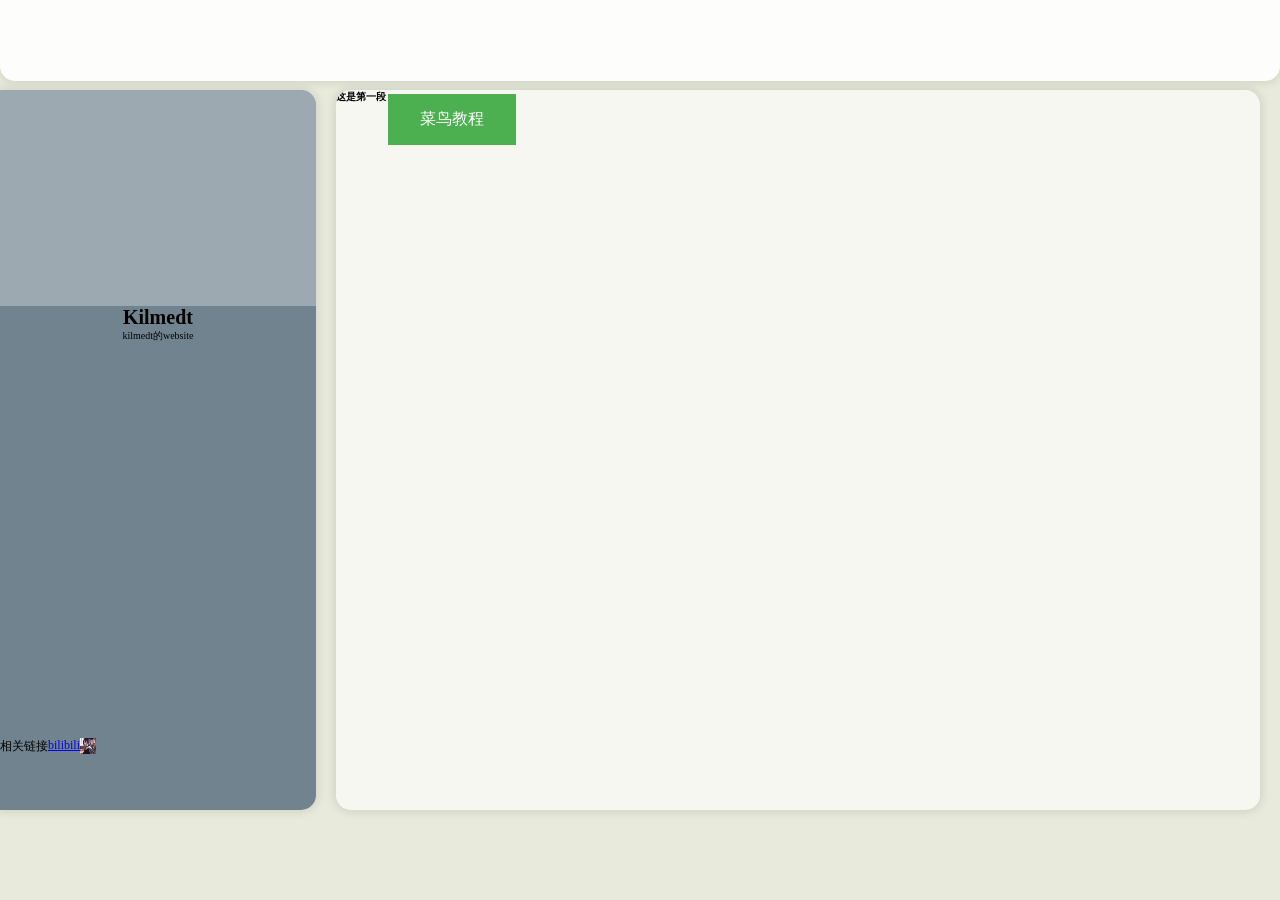
==== index.html @ b6d86a35 "update style of index" ====
<!DOCTYPE.html>
<html lang="zh-CN">
    <head>
        <meta http-equiv="Content-Type" content="text/html" charset="utf-8">
        <meta name="viewpoint" content="width=device-width,initial-scale=1.0">
        <!-- Favicon package generated by Favicon.im Generator -->
        <link rel="icon" type="image/x-icon" href="/favicons/favicon.ico">
        <link rel="icon" type="image/png" sizes="16x16" href="/favicons/favicon-16x16.png">
        <link rel="icon" type="image/png" sizes="32x32" href="/favicons/favicon-32x32.png">
        <link rel="apple-touch-icon" sizes="180x180" href="/favicons/apple-touch-icon.png">
        <link rel="icon" type="image/png" sizes="192x192" href="/favicons/android-chrome-192x192.png">
        <link rel="icon" type="image/png" sizes="512x512" href="/favicons/android-chrome-512x512.png">
        <link name="theme-color" content="#ffffff">
        <title>Kilmedt's Website</title>
        <link rel="stylesheet" type="text/css" href="/css/index.css">
    </head>
    <body>
        <div class="container">
            <div class="bar"></div>
             <div class="left">
                <div class="avatar"></div>
                <div class="intro">
                    <h1>Kilmedt</h1>
                    <p1>kilmedt的website</p1>
                </div>
                <div class="about">
                    <p>相关链接</p>
                    <a href="https://space.bilibili.com/87122588?spm_id_from=333.788.0.0" target="_blank">bilibili</a>
                    <a href="https://github.com/Kilmedt" target="_blank"><img src="favicons/favicon-16x16.png"></a>
                </div>
                
                
            </div>
            <div class="box">
           
                
                <h4>这是第一段</h4>
                <a href="https://www.runoob.com/" target="_blank"><button class="button">菜鸟教程</button></a>
            
        </div>
        </div>
    </body>       
</html>
---- css/index.css ----
* {
    margin: 0;
    padding: 0;
    box-sizing: border-box;
}
html{
    font-size: 10px;
}

html::before{
    content: '';
    width: 100%;
    height: 100%;
    position: fixed;
    background-color: #e8eadc;
    z-index: -1;
}

.container{
    display: flex;
    width: 100%;
    height: 100%;
    margin: 0px;
    padding: 0;
}

.container .bar{
    display: flex;
    position:absolute;
    width: 100%;
    height: 9%;
    padding-bottom: 10px;
    margin-top: 0px;
    margin-bottom: 10px;
    background-color: rgba(255, 255, 255, 90%);
    border-bottom-left-radius: 1.5rem;
    border-bottom-right-radius: 1.5rem;
    box-shadow: 0 0 1rem 0.2rem rgb(0 0 0 /10%);
}

.container .box{
    display: flex;
    width: 80%;
    height: 80%;
    position: relative;
    overflow: hidden;
    background-color: rgba(255, 255, 255, 60%);
    border-radius: 1.5rem;
    margin:auto;
    margin-right: 20px;
    margin-left: 10px;
    box-shadow: 0 0 1rem 0.2rem rgb(0 0 0 /10%);
    text-align: center;
} 
.container .left{
    position: relative;
    width: 35rem;
    height: 80%;
    border-top-right-radius: 1.5rem;
    border-bottom-right-radius: 1.5rem;
    box-shadow:0 0 1rem 0.2rem rgb(0 0 0 /10%);
    background-color: #71838f;
    margin: auto;
    margin-left: 0px;
    margin-right: 10px ;
    text-align: center;
}



 

.button {
    background-color: #4CAF50; /* Green */
    border: none;
    color: white;
    padding: 15px 32px;
    text-align: center;
    text-decoration: none;
    display: inline-block;
    font-size: 16px;
    margin: 4px 2px;
    cursor: pointer;
    -webkit-transition-duration: 0.4s; /* Safari */
    transition-duration: 0.4s;
}
.button:hover {
    box-shadow: 0 12px 16px 0 rgba(0,0,0,0.24),0 17px 50px 0 rgba(0,0,0,0.19);
}

.container .left .avatar{
    display: flex;
    position:relative;
    width: 100%;
    height: 30%;
    border-top-right-radius:  1.5rem;
    background-color: rgba(255, 255, 255, 30%);
}
.container .left .intro{
    display: flex;
    position: relative;
    width: 100%;
    height: 60%;
    text-align: center;
    flex-direction: column;
    
}

.container .left .about{
    display: flex;
    position: relative;
    width: 100%;
    height: 10%;
    font-size: 12px;
    flex-direction: row;
}
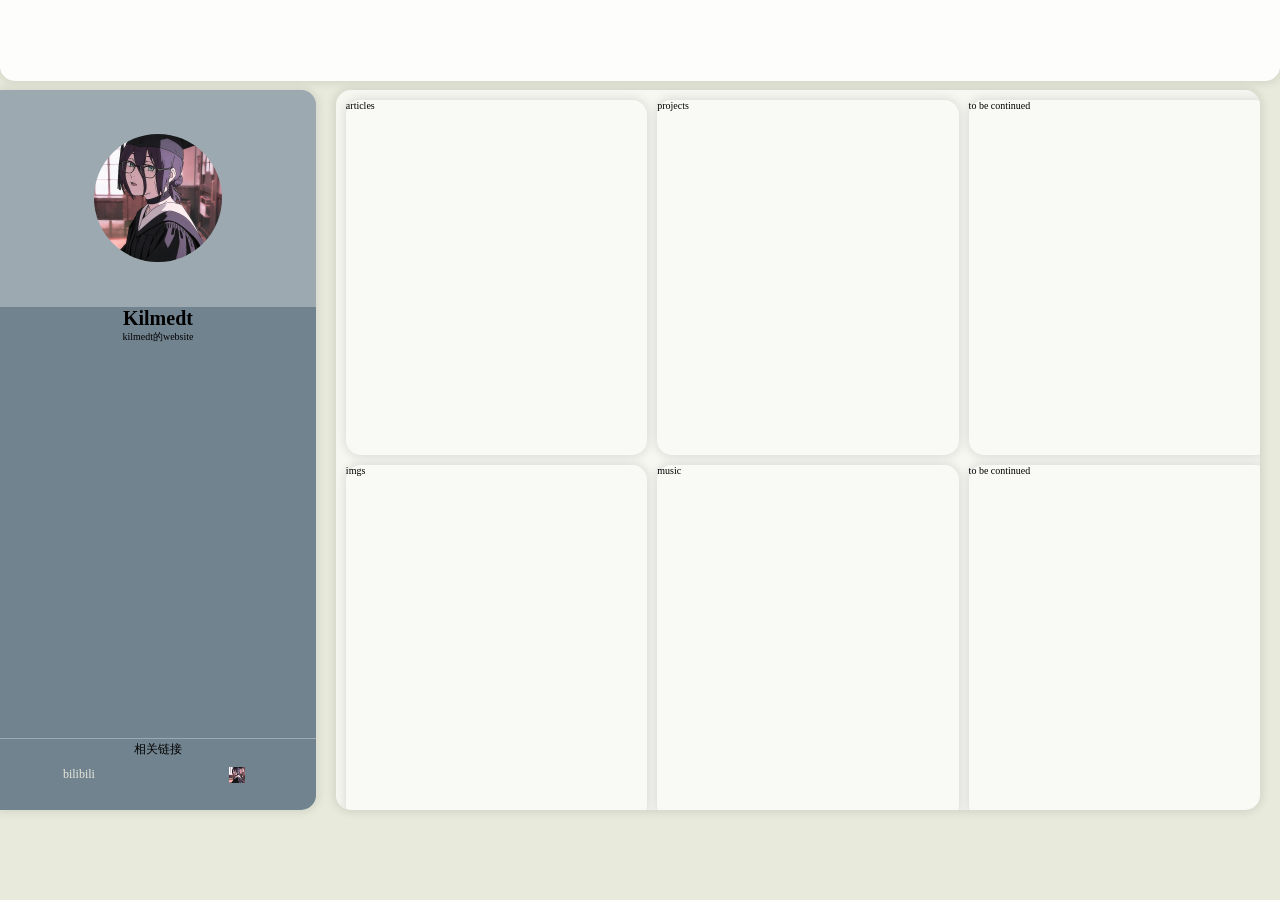
==== commit fa0c9e55: "update style" ====
--- a/index.html
+++ b/index.html
@@ -18,7 +18,7 @@
         <div class="container">
             <div class="bar"></div>
              <div class="left">
-                <div class="avatar"></div>
+                <div class="avatar"><img src="favicons/android-chrome-512x512.png" alt="Avatar"></div>
                 <div class="intro">
                     <h1>Kilmedt</h1>
                     <p1>kilmedt的website</p1>
@@ -31,12 +31,13 @@
                 
                 
             </div>
-            <div class="box">
-           
-                
-                <h4>这是第一段</h4>
-                <a href="https://www.runoob.com/" target="_blank"><button class="button">菜鸟教程</button></a>
-            
+        <div class="box">
+            <div class = "card">articles</div>
+            <div class = "card">projects</div>   
+            <div class = "card">to be continued</div>   
+            <div class = "card">imgs</div>
+            <div class = "card">music</div>
+            <div class = "card">to be continued</div>
         </div>
         </div>
     </body>       
--- a/css/index.css
+++ b/css/index.css
@@ -39,7 +39,11 @@
 }
 
 .container .box{
-    display: flex;
+    flex: auto;
+    display: grid;
+    grid-template-columns: repeat(3,1fr);
+    grid-template-rows: repeat(2,1fr);
+    gap: 10px;
     width: 80%;
     height: 80%;
     position: relative;
@@ -51,7 +55,23 @@
     margin-left: 10px;
     box-shadow: 0 0 1rem 0.2rem rgb(0 0 0 /10%);
     text-align: center;
+}
+.container .box .card{
+    display: flex;
+    position:relative;
+    margin: 10px;
+    width: 100%;
+    height: 100%;
+    border-radius: 1.5rem;
+    background-color: rgba(255, 255, 255, 30%);
+    box-shadow:0 0 1rem 0.2rem rgb(0 0 0 /10%);
 } 
+.container .box .card:hover{
+    background-color: rgba(255, 255, 255, 50%);
+    box-shadow:0 0 1rem 0.5rem rgb(0 0 0 /20%);
+    transition: all 0.3s ease;
+}
+
 .container .left{
     position: relative;
     width: 35rem;
@@ -66,28 +86,6 @@
     text-align: center;
 }
 
-
-
- 
-
-.button {
-    background-color: #4CAF50; /* Green */
-    border: none;
-    color: white;
-    padding: 15px 32px;
-    text-align: center;
-    text-decoration: none;
-    display: inline-block;
-    font-size: 16px;
-    margin: 4px 2px;
-    cursor: pointer;
-    -webkit-transition-duration: 0.4s; /* Safari */
-    transition-duration: 0.4s;
-}
-.button:hover {
-    box-shadow: 0 12px 16px 0 rgba(0,0,0,0.24),0 17px 50px 0 rgba(0,0,0,0.19);
-}
-
 .container .left .avatar{
     display: flex;
     position:relative;
@@ -96,6 +94,16 @@
     border-top-right-radius:  1.5rem;
     background-color: rgba(255, 255, 255, 30%);
 }
+
+.container .left .avatar img{
+    display: flex;
+    position: relative;
+    margin: auto;
+    width: 128px;
+    height: 128px;
+    border-radius:  50%;
+    object-fit: cover;
+}
 .container .left .intro{
     display: flex;
     position: relative;
@@ -103,6 +111,7 @@
     height: 60%;
     text-align: center;
     flex-direction: column;
+    border-top: 1px solid rgba(255, 255, 255, 30%);
     
 }
 
@@ -113,6 +122,30 @@
     height: 10%;
     font-size: 12px;
     flex-direction: row;
+    border-top: 1px solid rgba(255, 255, 255, 30%);
+}
+
+.container .left .about p{
+    display: flex;
+    position: absolute;
+    width: 100%;
+    height: 20px;
+    text-align: center;
+    justify-content: center;
+    align-items: center;
 }
 
 
+.container .left .about a{
+    display: flex;
+    position: relative;
+    width: 100%;
+    height: 100%;
+    text-align: center;
+    justify-content: center;
+    align-items: center;
+    color: #e8eadc;
+    text-decoration: none;
+}
+
+
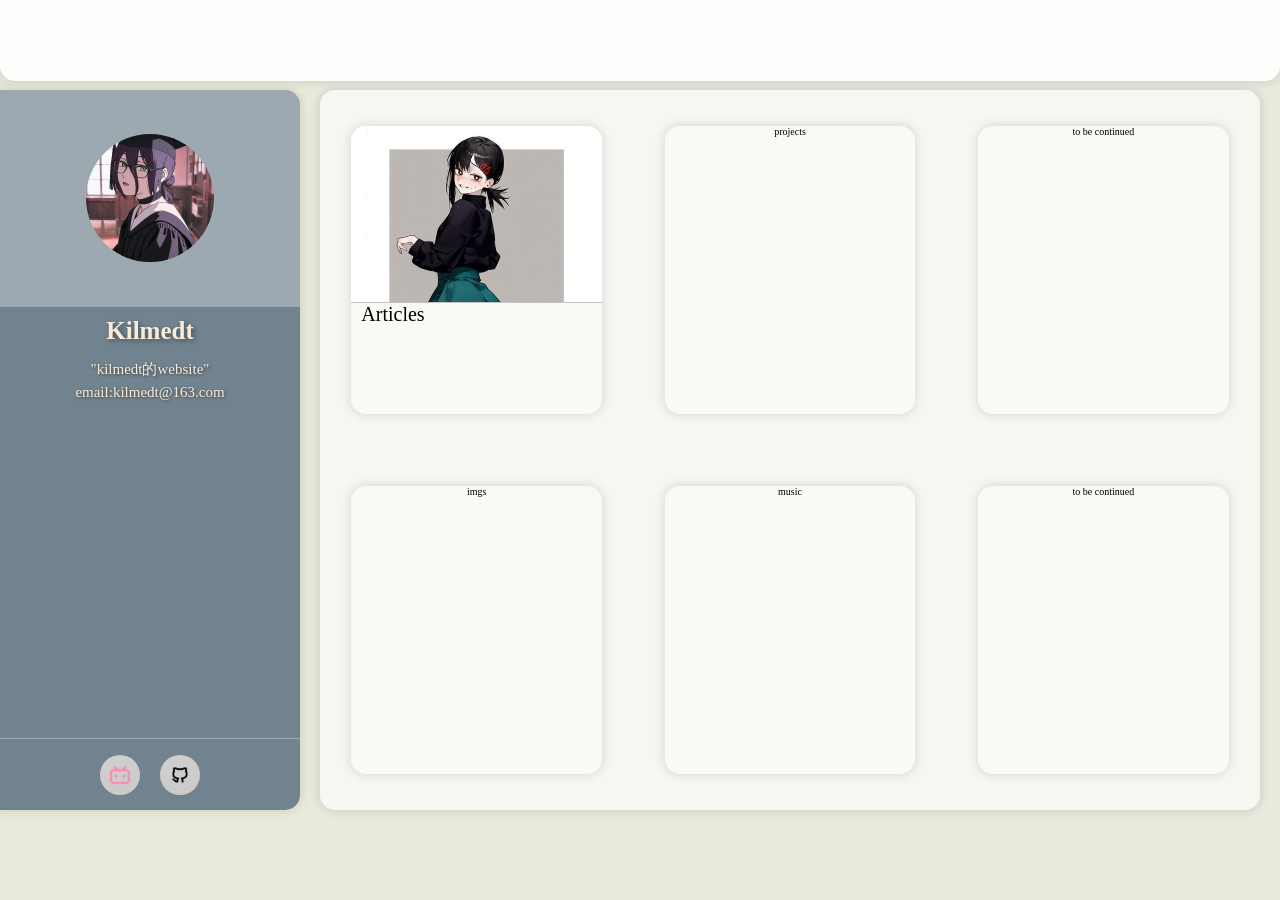
==== commit d271c920: "更新了主页样式" ====
--- a/index.html
+++ b/index.html
@@ -21,18 +21,27 @@
                 <div class="avatar"><img src="favicons/android-chrome-512x512.png" alt="Avatar"></div>
                 <div class="intro">
                     <h1>Kilmedt</h1>
-                    <p1>kilmedt的website</p1>
+                    <p1>"kilmedt的website"</p1>
+                    <p1>email:kilmedt@163.com</p1>
                 </div>
                 <div class="about">
-                    <p>相关链接</p>
-                    <a href="https://space.bilibili.com/87122588?spm_id_from=333.788.0.0" target="_blank">bilibili</a>
-                    <a href="https://github.com/Kilmedt" target="_blank"><img src="favicons/favicon-16x16.png"></a>
+                    <nav class="about_nav">
+                    <a href="https://space.bilibili.com/87122588?spm_id_from=333.788.0.0" target="_blank">
+                        <i class="bilibili_icon"></i>
+                    </a>
+                    <a href="https://github.com/Kilmedt" target="_blank">
+                        <i class="github_icon"></i>
+                    </a>
+                    </nav>
                 </div>
                 
                 
             </div>
         <div class="box">
-            <div class = "card">articles</div>
+            <div class = "card">
+                <div class="article_pic"></div>
+                <div class="article_text">Articles</div>
+            </div>
             <div class = "card">projects</div>   
             <div class = "card">to be continued</div>   
             <div class = "card">imgs</div>
--- a/css/index.css
+++ b/css/index.css
@@ -23,7 +23,7 @@
     margin: 0px;
     padding: 0;
 }
-
+/* 顶部栏 */
 .container .bar{
     display: flex;
     position:absolute;
@@ -37,14 +37,13 @@
     border-bottom-right-radius: 1.5rem;
     box-shadow: 0 0 1rem 0.2rem rgb(0 0 0 /10%);
 }
-
+/* 右侧主要内容 */
 .container .box{
     flex: auto;
     display: grid;
     grid-template-columns: repeat(3,1fr);
     grid-template-rows: repeat(2,1fr);
-    gap: 10px;
-    width: 80%;
+    width: 80rem;
     height: 80%;
     position: relative;
     overflow: hidden;
@@ -58,29 +57,57 @@
 }
 .container .box .card{
     display: flex;
+    flex-direction: column;
     position:relative;
-    margin: 10px;
-    width: 100%;
-    height: 100%;
+    margin: auto;
+    width: 80%;
+    height: 80%;
     border-radius: 1.5rem;
     background-color: rgba(255, 255, 255, 30%);
     box-shadow:0 0 1rem 0.2rem rgb(0 0 0 /10%);
-} 
+}
+
 .container .box .card:hover{
     background-color: rgba(255, 255, 255, 50%);
     box-shadow:0 0 1rem 0.5rem rgb(0 0 0 /20%);
     transition: all 0.3s ease;
 }
 
+.container .box .card .article_pic{
+    display: flex;
+    position: relative;
+    width: 100%;
+    height: 61%;
+    background-image: url(../img/back.jpg);
+    background-size: cover;
+    background-position:top;
+    background-repeat: no-repeat;
+    border-top-left-radius: 1.5rem;
+    border-top-right-radius: 1.5rem;
+}
+
+.container .box .card .article_text{
+    display: flex;
+    position: relative;
+    width: 100%;
+    height: 39%;
+    font-size: 20px;
+    font-family:serif;
+    padding-left: 10px;
+    border-top:1px solid #c2c2c2
+}
+
+/*左侧个人信息栏*/
 .container .left{
     position: relative;
-    width: 35rem;
+    width: 300px;
     height: 80%;
     border-top-right-radius: 1.5rem;
     border-bottom-right-radius: 1.5rem;
     box-shadow:0 0 1rem 0.2rem rgb(0 0 0 /10%);
     background-color: #71838f;
     margin: auto;
+    padding: auto;
     margin-left: 0px;
     margin-right: 10px ;
     text-align: center;
@@ -104,6 +131,18 @@
     border-radius:  50%;
     object-fit: cover;
 }
+
+.container .left .avatar img:hover{
+    display: flex;
+    position: relative;
+    margin: auto;
+    width: 130px;
+    height: 130px;
+    border-radius:  50%;
+    object-fit: cover;
+    box-shadow: 0px 0px 5px 1px rgba(0, 0, 0, 0.3);
+}
+
 .container .left .intro{
     display: flex;
     position: relative;
@@ -114,6 +153,23 @@
     border-top: 1px solid rgba(255, 255, 255, 30%);
     
 }
+
+.container .left .intro h1{
+    position: relative;
+    font-size: 25px;
+    margin-top: 10px;
+    margin-bottom: 10px;
+    color: antiquewhite;
+    text-shadow: 2px 2px 5px rgba(0,0,0,0.4);
+}
+.container .left .intro p1{
+    position: relative;
+    margin-top: 5px;
+    font-size: 15px;
+    color: antiquewhite;
+    text-shadow: 1px 1px 3px rgba(0,0,0,0.5);
+}
+
 
 .container .left .about{
     display: flex;
@@ -125,15 +181,6 @@
     border-top: 1px solid rgba(255, 255, 255, 30%);
 }
 
-.container .left .about p{
-    display: flex;
-    position: absolute;
-    width: 100%;
-    height: 20px;
-    text-align: center;
-    justify-content: center;
-    align-items: center;
-}
 
 
 .container .left .about a{
@@ -148,4 +195,52 @@
     text-decoration: none;
 }
 
-
+.container .left .about .about_nav{
+    display: flex;
+    position: relative;
+    width: 100%;
+    height: 100%;
+    text-align: center;
+    justify-content: center;
+    align-items: center;
+    gap: 20px;
+}
+
+.container .left .about .about_nav a{
+    display: flex;
+    position: relative;
+    width: 40px;
+    height: 40px;
+    text-align: center;
+    justify-content: center;
+    align-items: center;
+    border-radius: 50%;
+    background:linear-gradient(150deg, #cfcfcf 0%, #cacaca 100%) ;
+}
+
+.container .left .about .about_nav a:hover{
+    background:linear-gradient( #d3d3d3 0%, #b1b1b1 100%) ;
+    transition: all 1s ease;
+}
+
+
+
+.container .left .about .about_nav a .bilibili_icon{
+    display: flex;
+    position: relative;
+    margin: auto;
+    width: 50%;
+    height: 50%;
+    background-size: cover;
+    background-image: url(../img/bilibili_icon.png);
+}
+
+.container .left .about .about_nav a .github_icon{
+    display: flex;
+    position: relative;
+    margin: auto;
+    width: 50%;
+    height: 50%;
+    background-size: cover;
+    background-image: url(../img/github_icon.png);
+}
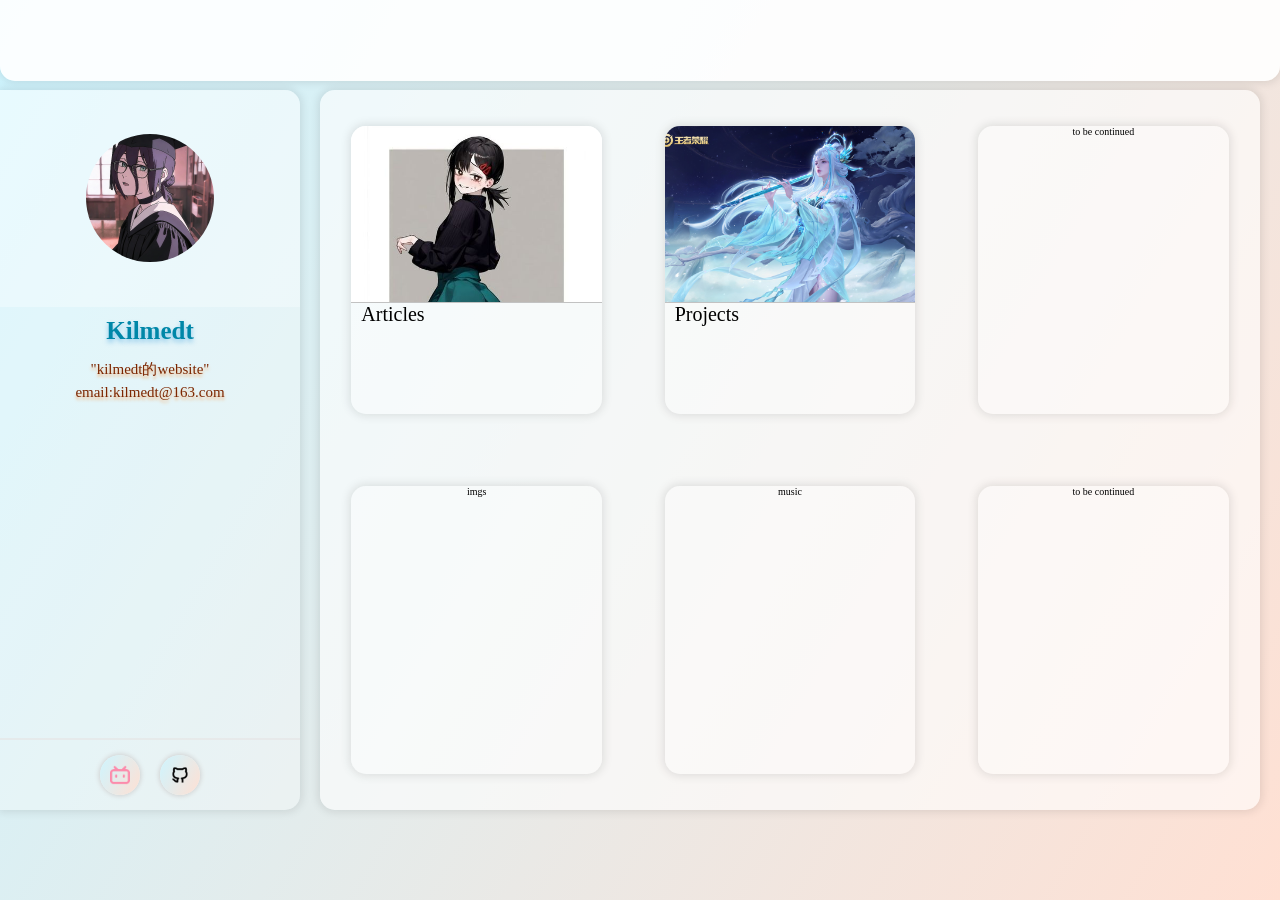
==== commit 345bd5dd: "更新了主页样式" ====
--- a/index.html
+++ b/index.html
@@ -13,6 +13,7 @@
         <link name="theme-color" content="#ffffff">
         <title>Kilmedt's Website</title>
         <link rel="stylesheet" type="text/css" href="/css/index.css">
+        <link rel="stylesheet" type="text/css" href="/css/sytles.css">
     </head>
     <body>
         <div class="container">
@@ -39,10 +40,13 @@
             </div>
         <div class="box">
             <div class = "card">
-                <div class="article_pic"></div>
-                <div class="article_text">Articles</div>
+                <div class="pic" id="article"></div>
+                <div class="text">Articles</div>
             </div>
-            <div class = "card">projects</div>   
+            <a class="card" href="/projects/projects.html">
+                <div class="pic" id="project"></div>
+                <div class="text">Projects</div>
+            </a>   
             <div class = "card">to be continued</div>   
             <div class = "card">imgs</div>
             <div class = "card">music</div>
--- a/css/index.css
+++ b/css/index.css
@@ -1,4 +1,6 @@
-* {
+*,
+*::before,
+*::after {
     margin: 0;
     padding: 0;
     box-sizing: border-box;
@@ -12,7 +14,7 @@
     width: 100%;
     height: 100%;
     position: fixed;
-    background-color: #e8eadc;
+    background:linear-gradient(120deg,#cef5ff 0%,#ffe0d3 100%) ;
     z-index: -1;
 }
 
@@ -66,6 +68,10 @@
     background-color: rgba(255, 255, 255, 30%);
     box-shadow:0 0 1rem 0.2rem rgb(0 0 0 /10%);
 }
+.card:link{
+    color: black;
+    text-decoration: none;
+}
 
 .container .box .card:hover{
     background-color: rgba(255, 255, 255, 50%);
@@ -73,20 +79,24 @@
     transition: all 0.3s ease;
 }
 
-.container .box .card .article_pic{
-    display: flex;
+.container .box .card .pic{
     position: relative;
     width: 100%;
     height: 61%;
-    background-image: url(../img/back.jpg);
     background-size: cover;
     background-position:top;
     background-repeat: no-repeat;
     border-top-left-radius: 1.5rem;
     border-top-right-radius: 1.5rem;
 }
-
-.container .box .card .article_text{
+.pic#article{
+    background-image: url(../img/back.jpg);
+}
+.pic#project{
+    background-image: url(../img/0.jpg);
+}
+
+.container .box .card .text{
     display: flex;
     position: relative;
     width: 100%;
@@ -105,7 +115,7 @@
     border-top-right-radius: 1.5rem;
     border-bottom-right-radius: 1.5rem;
     box-shadow:0 0 1rem 0.2rem rgb(0 0 0 /10%);
-    background-color: #71838f;
+    background-color: rgba(255, 255, 255, 30%); ;
     margin: auto;
     padding: auto;
     margin-left: 0px;
@@ -159,15 +169,15 @@
     font-size: 25px;
     margin-top: 10px;
     margin-bottom: 10px;
-    color: antiquewhite;
-    text-shadow: 2px 2px 5px rgba(0,0,0,0.4);
+    color: #0087a8;
+    text-shadow: 0 3px 5px rgba(0, 127, 211, 0.4);
 }
 .container .left .intro p1{
     position: relative;
     margin-top: 5px;
     font-size: 15px;
-    color: antiquewhite;
-    text-shadow: 1px 1px 3px rgba(0,0,0,0.5);
+    color: #7c2601;
+    text-shadow: 0px 3px 3px rgba(255, 127, 23, 0.5);
 }
 
 
@@ -178,7 +188,7 @@
     height: 10%;
     font-size: 12px;
     flex-direction: row;
-    border-top: 1px solid rgba(255, 255, 255, 30%);
+    border-top: 2px solid rgba(229, 229, 229, 0.7)
 }
 
 
@@ -215,12 +225,15 @@
     justify-content: center;
     align-items: center;
     border-radius: 50%;
-    background:linear-gradient(150deg, #cfcfcf 0%, #cacaca 100%) ;
+    background:linear-gradient(120deg, #cef5ff 0%, #ffe0d3) ;
+    box-shadow:0 0 5px 1px #d0d0d0;
 }
 
 .container .left .about .about_nav a:hover{
-    background:linear-gradient( #d3d3d3 0%, #b1b1b1 100%) ;
-    transition: all 1s ease;
+    width: 42px;
+    height: 42px;
+    background:linear-gradient(120deg, #daf8ff 0%, #ffeae1 100%) ;
+
 }
 
 
--- a/css/sytles.css
+++ b/css/sytles.css
@@ -0,0 +1,8 @@
+@media screen and (max-width:700px){
+    .container .box{
+        display: grid;
+        grid-template-columns: repeat(2,1fr);
+        grid-template-rows: repeat(3,1fr);
+    }
+}
+
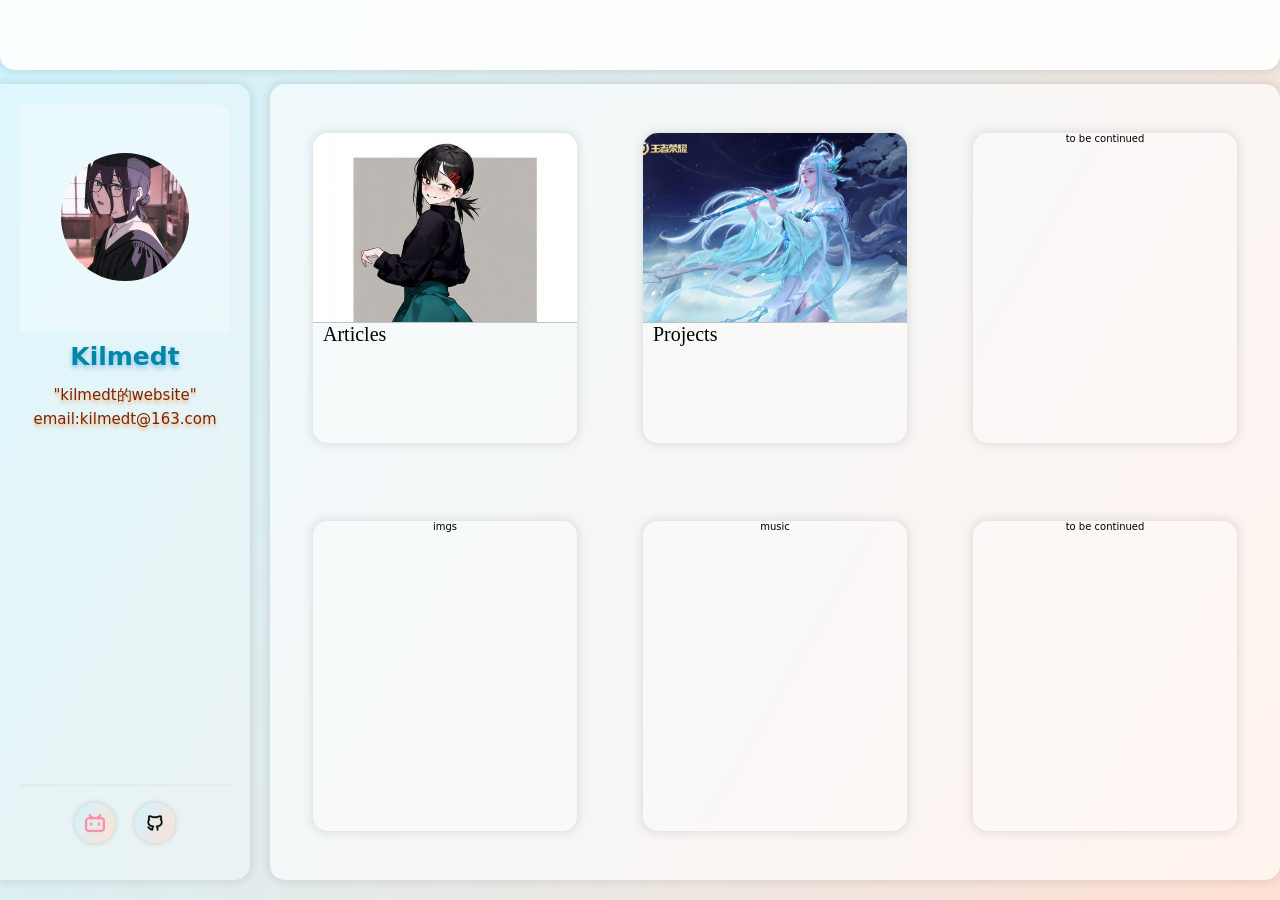
==== commit 9866d858: "更新了主页样式" ====
--- a/index.html
+++ b/index.html
@@ -16,9 +16,9 @@
         <link rel="stylesheet" type="text/css" href="/css/sytles.css">
     </head>
     <body>
-        <div class="container">
-            <div class="bar"></div>
-             <div class="left">
+        <header class="app-header"></header>
+        <div class="app-body">
+            <div class="sidebar">
                 <div class="avatar"><img src="favicons/android-chrome-512x512.png" alt="Avatar"></div>
                 <div class="intro">
                     <h1>Kilmedt</h1>
@@ -34,24 +34,24 @@
                         <i class="github_icon"></i>
                     </a>
                     </nav>
+                </div>  
+            </div>
+            <div class="main-content">
+                <div class = "card">
+                    <div class="pic" id="article"></div>
+                    <div class="text">Articles</div>
                 </div>
-                
-                
+                <a class="card" href="/projects/projects.html">
+                    <div class="pic" id="project"></div>
+                    <div class="text">Projects</div>
+                </a>   
+                <div class = "card">to be continued</div>   
+                <div class = "card">imgs</div>
+                <div class = "card">music</div>
+                <div class = "card">to be continued</div>
             </div>
-        <div class="box">
-            <div class = "card">
-                <div class="pic" id="article"></div>
-                <div class="text">Articles</div>
-            </div>
-            <a class="card" href="/projects/projects.html">
-                <div class="pic" id="project"></div>
-                <div class="text">Projects</div>
-            </a>   
-            <div class = "card">to be continued</div>   
-            <div class = "card">imgs</div>
-            <div class = "card">music</div>
-            <div class = "card">to be continued</div>
         </div>
+        <div class="app-footer">
         </div>
     </body>       
 </html>
--- a/css/index.css
+++ b/css/index.css
@@ -1,3 +1,8 @@
+:root{
+    --sidebar-width: 250px;
+    --header-height: 64px;
+}
+
 *,
 *::before,
 *::after {
@@ -18,46 +23,64 @@
     z-index: -1;
 }
 
-.container{
-    display: flex;
-    width: 100%;
-    height: 100%;
-    margin: 0px;
-    padding: 0;
-}
+
+body {
+    font-family: system-ui, -apple-system, sans-serif;
+    height: 100vh;
+    display: grid;
+    grid-auto-rows: var(--header-height) 1fr auto;
+    grid-template-areas: 
+        "header"
+        "body"
+        "footer";
+}
+.app-header{
+    grid-area: header;
+}
+.app-body{
+    grid-area: body;
+}
+.app-footer{
+    grid-area: footer;
+}
+
 /* 顶部栏 */
-.container .bar{
-    display: flex;
-    position:absolute;
-    width: 100%;
-    height: 9%;
-    padding-bottom: 10px;
-    margin-top: 0px;
-    margin-bottom: 10px;
+.app-header{
+    display:flex;
+    width: 100%;
+    height: 7rem;
+    padding: 0 2rem;
     background-color: rgba(255, 255, 255, 90%);
     border-bottom-left-radius: 1.5rem;
     border-bottom-right-radius: 1.5rem;
     box-shadow: 0 0 1rem 0.2rem rgb(0 0 0 /10%);
+    align-items: center;
+    justify-content: space-between;
 }
 /* 右侧主要内容 */
-.container .box{
-    flex: auto;
+.app-body{
+    display: flex;
+    max-width: 1600px;
+    width: 100%;
+    margin: 20 auto;
+    min-height: 0;
+    gap: 2rem;
+}
+.main-content{
+    flex-grow: 1;
     display: grid;
+    padding: 1rem;
     grid-template-columns: repeat(3,1fr);
     grid-template-rows: repeat(2,1fr);
     width: 80rem;
-    height: 80%;
     position: relative;
     overflow: hidden;
     background-color: rgba(255, 255, 255, 60%);
     border-radius: 1.5rem;
-    margin:auto;
-    margin-right: 20px;
-    margin-left: 10px;
     box-shadow: 0 0 1rem 0.2rem rgb(0 0 0 /10%);
     text-align: center;
 }
-.container .box .card{
+.card{
     display: flex;
     flex-direction: column;
     position:relative;
@@ -73,13 +96,13 @@
     text-decoration: none;
 }
 
-.container .box .card:hover{
+.card:hover{
     background-color: rgba(255, 255, 255, 50%);
     box-shadow:0 0 1rem 0.5rem rgb(0 0 0 /20%);
     transition: all 0.3s ease;
 }
 
-.container .box .card .pic{
+.card .pic{
     position: relative;
     width: 100%;
     height: 61%;
@@ -96,7 +119,7 @@
     background-image: url(../img/0.jpg);
 }
 
-.container .box .card .text{
+.card .text{
     display: flex;
     position: relative;
     width: 100%;
@@ -108,22 +131,17 @@
 }
 
 /*左侧个人信息栏*/
-.container .left{
-    position: relative;
-    width: 300px;
-    height: 80%;
+ .sidebar{
+    width: var(--sidebar-width);
+    flex-shrink: 0;
     border-top-right-radius: 1.5rem;
     border-bottom-right-radius: 1.5rem;
     box-shadow:0 0 1rem 0.2rem rgb(0 0 0 /10%);
-    background-color: rgba(255, 255, 255, 30%); ;
-    margin: auto;
-    padding: auto;
-    margin-left: 0px;
-    margin-right: 10px ;
-    text-align: center;
-}
-
-.container .left .avatar{
+    background-color: rgba(255, 255, 255, 30%);
+    padding: 2rem;
+}
+
+.sidebar .avatar{
     display: flex;
     position:relative;
     width: 100%;
@@ -132,7 +150,7 @@
     background-color: rgba(255, 255, 255, 30%);
 }
 
-.container .left .avatar img{
+.sidebar .avatar img{
     display: flex;
     position: relative;
     margin: auto;
@@ -142,7 +160,7 @@
     object-fit: cover;
 }
 
-.container .left .avatar img:hover{
+.sidebar .avatar img:hover{
     display: flex;
     position: relative;
     margin: auto;
@@ -153,7 +171,7 @@
     box-shadow: 0px 0px 5px 1px rgba(0, 0, 0, 0.3);
 }
 
-.container .left .intro{
+.sidebar .intro{
     display: flex;
     position: relative;
     width: 100%;
@@ -164,7 +182,7 @@
     
 }
 
-.container .left .intro h1{
+.sidebar .intro h1{
     position: relative;
     font-size: 25px;
     margin-top: 10px;
@@ -172,7 +190,7 @@
     color: #0087a8;
     text-shadow: 0 3px 5px rgba(0, 127, 211, 0.4);
 }
-.container .left .intro p1{
+.sidebar .intro p1{
     position: relative;
     margin-top: 5px;
     font-size: 15px;
@@ -181,7 +199,7 @@
 }
 
 
-.container .left .about{
+.sidebar .about{
     display: flex;
     position: relative;
     width: 100%;
@@ -193,7 +211,7 @@
 
 
 
-.container .left .about a{
+.sidebar .about a{
     display: flex;
     position: relative;
     width: 100%;
@@ -205,7 +223,7 @@
     text-decoration: none;
 }
 
-.container .left .about .about_nav{
+.sidebar .about .about_nav{
     display: flex;
     position: relative;
     width: 100%;
@@ -216,7 +234,7 @@
     gap: 20px;
 }
 
-.container .left .about .about_nav a{
+.sidebar .about .about_nav a{
     display: flex;
     position: relative;
     width: 40px;
@@ -228,17 +246,14 @@
     background:linear-gradient(120deg, #cef5ff 0%, #ffe0d3) ;
     box-shadow:0 0 5px 1px #d0d0d0;
 }
-
-.container .left .about .about_nav a:hover{
+.sidebar .about .about_nav a:hover{
     width: 42px;
     height: 42px;
     background:linear-gradient(120deg, #daf8ff 0%, #ffeae1 100%) ;
 
 }
 
-
-
-.container .left .about .about_nav a .bilibili_icon{
+.sidebar .about .about_nav a .bilibili_icon{
     display: flex;
     position: relative;
     margin: auto;
@@ -248,7 +263,7 @@
     background-image: url(../img/bilibili_icon.png);
 }
 
-.container .left .about .about_nav a .github_icon{
+.sidebar .about .about_nav a .github_icon{
     display: flex;
     position: relative;
     margin: auto;
@@ -256,4 +271,8 @@
     height: 50%;
     background-size: cover;
     background-image: url(../img/github_icon.png);
+}
+
+.app-footer {
+    
 }
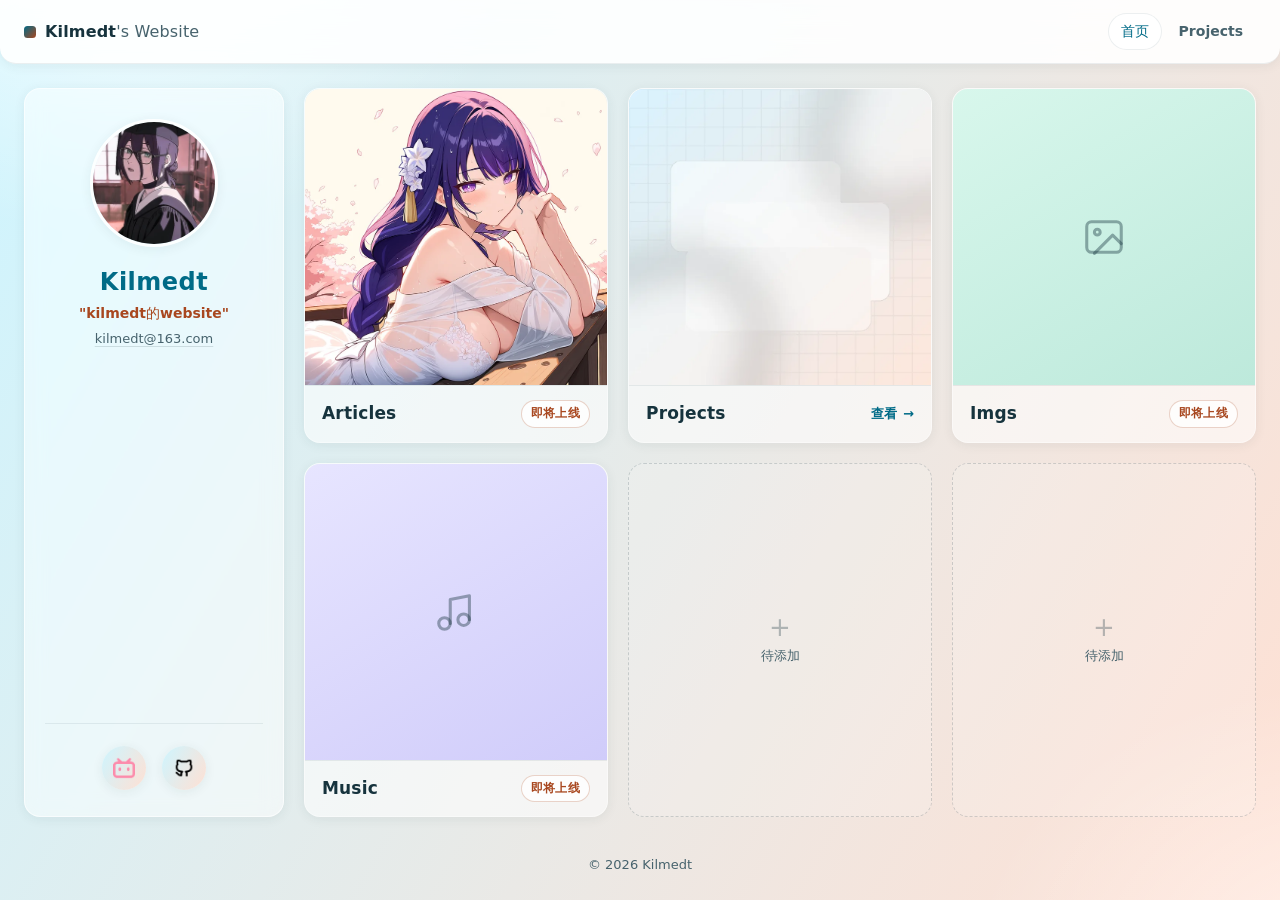
==== commit 5de8cc36: "重构页面结构并优化 UI 修复响应式完全失效的问题：删除写死的 80rem 宽度和指向不存在元素的 媒体查询，改为 3/2/1 列断点（≤1040px 两列、≤880px 侧栏变整宽名片、 ≤600p" ====
--- a/index.html
+++ b/index.html
@@ -1,59 +1,135 @@
-<!DOCTYPE.html>
+<!DOCTYPE html>
 <html lang="zh-CN">
-    <head>
-        <meta http-equiv="Content-Type" content="text/html" charset="utf-8">
-        <meta name="viewpoint" content="width=device-width,initial-scale=1.0">
-        <!-- Favicon package generated by Favicon.im Generator -->
-        <link rel="icon" type="image/x-icon" href="/favicons/favicon.ico">
-        <link rel="icon" type="image/png" sizes="16x16" href="/favicons/favicon-16x16.png">
-        <link rel="icon" type="image/png" sizes="32x32" href="/favicons/favicon-32x32.png">
-        <link rel="apple-touch-icon" sizes="180x180" href="/favicons/apple-touch-icon.png">
-        <link rel="icon" type="image/png" sizes="192x192" href="/favicons/android-chrome-192x192.png">
-        <link rel="icon" type="image/png" sizes="512x512" href="/favicons/android-chrome-512x512.png">
-        <link name="theme-color" content="#ffffff">
-        <title>Kilmedt's Website</title>
-        <link rel="stylesheet" type="text/css" href="/css/index.css">
-        <link rel="stylesheet" type="text/css" href="/css/sytles.css">
-    </head>
-    <body>
-        <header class="app-header"></header>
-        <div class="app-body">
-            <div class="sidebar">
-                <div class="avatar"><img src="favicons/android-chrome-512x512.png" alt="Avatar"></div>
-                <div class="intro">
-                    <h1>Kilmedt</h1>
-                    <p1>"kilmedt的website"</p1>
-                    <p1>email:kilmedt@163.com</p1>
+
+<head>
+    <meta charset="utf-8">
+    <meta name="viewport" content="width=device-width, initial-scale=1">
+    <meta name="theme-color" content="#cef5ff">
+    <meta name="description" content="Kilmedt 的个人网站：文章、项目、图片与音乐。">
+    <title>Kilmedt's Website</title>
+
+    <link rel="icon" href="favicons/favicon.ico" sizes="any">
+    <link rel="icon" type="image/png" sizes="16x16" href="favicons/favicon-16x16.png">
+    <link rel="icon" type="image/png" sizes="32x32" href="favicons/favicon-32x32.png">
+    <link rel="icon" type="image/png" sizes="192x192" href="favicons/android-chrome-192x192.png">
+    <link rel="apple-touch-icon" sizes="180x180" href="favicons/apple-touch-icon.png">
+
+    <link rel="stylesheet" href="css/styles.css">
+</head>
+
+<body>
+    <header class="app-header">
+        <a class="brand" href="index.html">
+            <span class="brand__mark" aria-hidden="true"></span>
+            <span>Kilmedt<span class="brand__suffix">'s Website</span></span>
+        </a>
+        <nav class="app-nav" aria-label="主导航">
+            <a href="index.html" aria-current="page">首页</a>
+            <a href="projects/projects.html">Projects</a>
+        </nav>
+    </header>
+
+    <div class="app-body">
+        <aside class="profile">
+            <picture class="profile__avatar">
+                <source srcset="img/avatar-256.webp" type="image/webp">
+                <img src="img/avatar-256.png" alt="Kilmedt 的头像" width="256" height="256" decoding="async">
+            </picture>
+
+            <div class="profile__intro">
+                <h1 class="profile__name">Kilmedt</h1>
+                <p class="profile__tagline">"kilmedt的website"</p>
+                <p class="profile__email"><a href="mailto:kilmedt@163.com">kilmedt@163.com</a></p>
+            </div>
+
+            <nav class="profile__links" aria-label="社交链接">
+                <a href="https://space.bilibili.com/87122588" target="_blank" rel="noopener noreferrer">
+                    <img src="img/bilibili_icon.png" alt="Bilibili" width="200" height="200">
+                </a>
+                <a href="https://github.com/Kilmedt" target="_blank" rel="noopener noreferrer">
+                    <img src="img/github_icon.png" alt="GitHub" width="200" height="200">
+                </a>
+            </nav>
+        </aside>
+
+        <main class="tiles">
+            <article class="tile">
+                <div class="tile__cover">
+                    <picture>
+                        <source srcset="img/articles-800.webp" type="image/webp">
+                        <img src="img/articles-800.jpg" alt="" width="800" height="800" loading="lazy"
+                            decoding="async">
+                    </picture>
                 </div>
-                <div class="about">
-                    <nav class="about_nav">
-                    <a href="https://space.bilibili.com/87122588?spm_id_from=333.788.0.0" target="_blank">
-                        <i class="bilibili_icon"></i>
-                    </a>
-                    <a href="https://github.com/Kilmedt" target="_blank">
-                        <i class="github_icon"></i>
-                    </a>
-                    </nav>
-                </div>  
+                <div class="tile__body">
+                    <h2 class="tile__title">Articles</h2>
+                    <span class="chip">即将上线</span>
+                </div>
+            </article>
+
+            <a class="tile" href="projects/projects.html">
+                <div class="tile__cover">
+                    <picture>
+                        <source srcset="img/projects-800.webp" type="image/webp">
+                        <img src="img/projects-800.jpg" alt="" width="800" height="800" loading="lazy"
+                            decoding="async">
+                    </picture>
+                </div>
+                <div class="tile__body">
+                    <h2 class="tile__title">Projects</h2>
+                    <span class="tile__meta">查看<span class="tile__arrow" aria-hidden="true">→</span></span>
+                </div>
+            </a>
+
+            <article class="tile">
+                <div class="tile__cover tile__cover--mint">
+                    <div class="tile__icon" aria-hidden="true">
+                        <svg viewBox="0 0 24 24" fill="none" stroke="currentColor" stroke-width="1.6"
+                            stroke-linecap="round" stroke-linejoin="round">
+                            <rect x="3" y="4" width="18" height="16" rx="2.5" />
+                            <circle cx="8.5" cy="9.5" r="1.5" />
+                            <path d="m21 15.5-4.5-4.5L7 20.5" />
+                        </svg>
+                    </div>
+                </div>
+                <div class="tile__body">
+                    <h2 class="tile__title">Imgs</h2>
+                    <span class="chip">即将上线</span>
+                </div>
+            </article>
+
+            <article class="tile">
+                <div class="tile__cover tile__cover--lilac">
+                    <div class="tile__icon" aria-hidden="true">
+                        <svg viewBox="0 0 24 24" fill="none" stroke="currentColor" stroke-width="1.6"
+                            stroke-linecap="round" stroke-linejoin="round">
+                            <path d="M9 18V5.5l10-2V16" />
+                            <circle cx="6" cy="18" r="3" />
+                            <circle cx="16" cy="16" r="3" />
+                        </svg>
+                    </div>
+                </div>
+                <div class="tile__body">
+                    <h2 class="tile__title">Music</h2>
+                    <span class="chip">即将上线</span>
+                </div>
+            </article>
+
+            <div class="tile tile--empty" aria-hidden="true">
+                <span class="tile__plus">+</span>
+                <span>待添加</span>
             </div>
-            <div class="main-content">
-                <div class = "card">
-                    <div class="pic" id="article"></div>
-                    <div class="text">Articles</div>
-                </div>
-                <a class="card" href="/projects/projects.html">
-                    <div class="pic" id="project"></div>
-                    <div class="text">Projects</div>
-                </a>   
-                <div class = "card">to be continued</div>   
-                <div class = "card">imgs</div>
-                <div class = "card">music</div>
-                <div class = "card">to be continued</div>
+
+            <div class="tile tile--empty" aria-hidden="true">
+                <span class="tile__plus">+</span>
+                <span>待添加</span>
             </div>
-        </div>
-        <div class="app-footer">
-        </div>
-    </body>       
+        </main>
+    </div>
+
+    <footer class="app-footer">
+        <p>© 2026 Kilmedt</p>
+    </footer>
+</body>
+
 </html>
-
-
--- a/css/styles.css
+++ b/css/styles.css
@@ -0,0 +1,716 @@
+/* ==========================================================================
+   Kilmedt's Website — single shared stylesheet
+   --------------------------------------------------------------------------
+   1. Design tokens          6. Tile grid
+   2. Reset & base           7. Subpage panel
+   3. Layout shell           8. Responsive
+   4. Header                 9. Motion, contrast & print fallbacks
+   5. Profile sidebar
+   ========================================================================== */
+
+/* 1. Design tokens ========================================================= */
+
+:root {
+    color-scheme: light;
+
+    /* Typography — includes CJK faces so Chinese text stops falling back to a
+       serif default on Windows/Android. */
+    --font-sans: system-ui, -apple-system, "Segoe UI", Roboto, "Helvetica Neue",
+        "PingFang SC", "Microsoft YaHei", "Noto Sans SC", sans-serif;
+
+    /* Palette. Every foreground colour below clears WCAG AA (>= 4.5:1) against
+       white, which is the lightest surface the glass panels can produce. */
+    --c-ink: #16333d;        /* 13.3:1 — body copy, tile titles */
+    --c-ink-soft: #47636d;   /* 6.4:1  — secondary copy */
+    --c-accent: #006b87;     /* 6.1:1  — links, name, page headings */
+    --c-warm: #a8471f;       /* 5.9:1  — tagline, chips */
+    --c-line: rgba(22, 51, 61, 0.14);
+    --c-line-soft: rgba(22, 51, 61, 0.08);
+
+    /* Translucent glass surfaces */
+    --surface-1: rgba(255, 255, 255, 0.34);
+    --surface-2: rgba(255, 255, 255, 0.52);
+    --surface-3: rgba(255, 255, 255, 0.72);
+    --surface-solid: rgba(255, 255, 255, 0.9);
+
+    /* Page wash */
+    --bg-a: #cef5ff;
+    --bg-b: #ffe0d3;
+    --bg-base: #f4fbfd;
+
+    /* Shape */
+    --r-lg: 1.6rem;
+    --r-md: 1.2rem;
+    --r-pill: 999px;
+
+    /* Elevation */
+    --sh-1: 0 0.2rem 1.2rem rgba(22, 51, 61, 0.07);
+    --sh-2: 0 0.6rem 2.4rem rgba(22, 51, 61, 0.13);
+    --sh-3: 0 1.2rem 3.2rem rgba(22, 51, 61, 0.18);
+
+    /* Spacing & metrics */
+    --gap: 2rem;
+    --gutter: 2.4rem;
+    --header-h: 6.4rem;
+    --sidebar-w: 26rem;
+    --shell-max: 1440px;
+
+    /* Motion */
+    --ease: cubic-bezier(0.2, 0.7, 0.3, 1);
+    --dur: 0.28s;
+}
+
+/* 2. Reset & base ========================================================== */
+
+*,
+*::before,
+*::after {
+    box-sizing: border-box;
+}
+
+* {
+    margin: 0;
+    padding: 0;
+}
+
+html {
+    /* 62.5% keeps the author-friendly 1rem = 10px scale while still honouring
+       the reader's browser font-size setting, unlike a hard `font-size: 10px`. */
+    font-size: 62.5%;
+    -webkit-text-size-adjust: 100%;
+}
+
+body {
+    min-height: 100vh;
+    min-height: 100dvh;
+    display: grid;
+    grid-template-rows: auto 1fr auto;
+    grid-template-areas:
+        "header"
+        "body"
+        "footer";
+    font-family: var(--font-sans);
+    font-size: 1.5rem;
+    line-height: 1.6;
+    color: var(--c-ink);
+    background-color: var(--bg-base);
+}
+
+/* Fixed pastel wash behind everything, replacing the old html::before layer. */
+body::before {
+    content: "";
+    position: fixed;
+    inset: 0;
+    z-index: -1;
+    pointer-events: none;
+    background:
+        radial-gradient(58rem 44rem at 10% -8%, rgba(255, 255, 255, 0.8), transparent 70%),
+        radial-gradient(52rem 40rem at 105% 108%, rgba(255, 255, 255, 0.55), transparent 72%),
+        linear-gradient(120deg, var(--bg-a) 0%, var(--bg-b) 100%);
+}
+
+img {
+    max-width: 100%;
+    display: block;
+}
+
+:where(a, button, [tabindex]):focus-visible {
+    outline: 0.3rem solid var(--c-accent);
+    outline-offset: 0.3rem;
+}
+
+/* 3. Layout shell ========================================================== */
+
+.app-header {
+    grid-area: header;
+}
+
+.app-body {
+    grid-area: body;
+}
+
+.app-footer {
+    grid-area: footer;
+}
+
+.app-body {
+    display: flex;
+    gap: var(--gap);
+    width: 100%;
+    max-width: var(--shell-max);
+    margin-inline: auto;
+    padding: var(--gutter);
+    /* Lets the tile grid shrink instead of forcing page-level overflow. */
+    min-height: 0;
+}
+
+/* 4. Header ================================================================ */
+
+.app-header {
+    position: sticky;
+    top: 0;
+    z-index: 20;
+    display: flex;
+    align-items: center;
+    justify-content: space-between;
+    gap: var(--gap);
+    height: var(--header-h);
+    padding: 0 var(--gutter);
+    background: var(--surface-solid);
+    -webkit-backdrop-filter: blur(12px) saturate(1.4);
+    backdrop-filter: blur(12px) saturate(1.4);
+    border-bottom: 0.1rem solid var(--c-line-soft);
+    border-radius: 0 0 var(--r-lg) var(--r-lg);
+    box-shadow: var(--sh-1);
+}
+
+.brand {
+    display: inline-flex;
+    align-items: center;
+    gap: 0.9rem;
+    font-size: 1.6rem;
+    font-weight: 650;
+    letter-spacing: 0.01em;
+    color: var(--c-ink);
+    text-decoration: none;
+    white-space: nowrap;
+}
+
+.brand__mark {
+    width: 1.2rem;
+    height: 1.2rem;
+    border-radius: 0.35rem;
+    background: linear-gradient(135deg, var(--c-accent), var(--c-warm));
+    box-shadow: 0 0 0 0.25rem rgba(255, 255, 255, 0.7);
+}
+
+.brand__suffix {
+    color: var(--c-ink-soft);
+    font-weight: 500;
+}
+
+.app-nav {
+    display: flex;
+    align-items: center;
+    gap: 0.4rem;
+}
+
+.app-nav a {
+    display: inline-flex;
+    align-items: center;
+    padding: 0.7rem 1.3rem;
+    border-radius: var(--r-pill);
+    font-size: 1.4rem;
+    font-weight: 550;
+    color: var(--c-ink-soft);
+    text-decoration: none;
+    transition: background-color var(--dur) var(--ease), color var(--dur) var(--ease);
+}
+
+.app-nav a:hover {
+    background: var(--surface-2);
+    color: var(--c-ink);
+}
+
+.app-nav a[aria-current="page"] {
+    background: var(--surface-3);
+    color: var(--c-accent);
+    box-shadow: inset 0 0 0 0.1rem var(--c-line-soft);
+}
+
+/* 5. Profile sidebar ======================================================= */
+
+.profile {
+    flex: 0 0 var(--sidebar-w);
+    width: var(--sidebar-w);
+    display: flex;
+    flex-direction: column;
+    gap: 0.4rem;
+    padding: 2.6rem 2rem;
+    text-align: center;
+    background: var(--surface-2);
+    border: 0.1rem solid rgba(255, 255, 255, 0.6);
+    border-radius: var(--r-lg);
+    box-shadow: var(--sh-1);
+    -webkit-backdrop-filter: blur(10px) saturate(1.3);
+    backdrop-filter: blur(10px) saturate(1.3);
+}
+
+.profile__avatar {
+    display: block;
+    width: 12.8rem;
+    height: 12.8rem;
+    margin: 0.4rem auto 0;
+}
+
+.profile__avatar img {
+    width: 100%;
+    height: 100%;
+    object-fit: cover;
+    border-radius: var(--r-pill);
+    border: 0.3rem solid rgba(255, 255, 255, 0.85);
+    box-shadow: var(--sh-1);
+    /* transform instead of animating width/height: no layout reflow on hover. */
+    transition: transform var(--dur) var(--ease), box-shadow var(--dur) var(--ease);
+}
+
+.profile__avatar img:hover {
+    transform: scale(1.045);
+    box-shadow: var(--sh-2);
+}
+
+.profile__intro {
+    display: flex;
+    flex-direction: column;
+    gap: 0.5rem;
+    margin-top: 1.6rem;
+}
+
+.profile__name {
+    font-size: 2.4rem;
+    font-weight: 700;
+    line-height: 1.25;
+    letter-spacing: 0.02em;
+    color: var(--c-accent);
+}
+
+.profile__tagline {
+    font-size: 1.4rem;
+    font-weight: 550;
+    color: var(--c-warm);
+}
+
+.profile__email {
+    font-size: 1.3rem;
+    color: var(--c-ink-soft);
+    overflow-wrap: anywhere;
+}
+
+.profile__email a {
+    color: inherit;
+    text-decoration-color: var(--c-line);
+    text-underline-offset: 0.3rem;
+}
+
+.profile__email a:hover {
+    color: var(--c-accent);
+}
+
+.profile__links {
+    display: flex;
+    justify-content: center;
+    gap: 1.6rem;
+    /* Pin the social row to the bottom so a stretched panel stays balanced. */
+    margin-top: auto;
+    padding-top: 2.2rem;
+    border-top: 0.1rem solid var(--c-line-soft);
+}
+
+.profile__links a {
+    display: grid;
+    place-items: center;
+    width: 4.4rem;
+    height: 4.4rem;
+    border-radius: var(--r-pill);
+    background: linear-gradient(120deg, var(--bg-a), var(--bg-b));
+    box-shadow: var(--sh-1);
+    transition: transform var(--dur) var(--ease), box-shadow var(--dur) var(--ease);
+}
+
+.profile__links a:hover {
+    transform: translateY(-0.2rem) scale(1.05);
+    box-shadow: var(--sh-2);
+}
+
+.profile__links img {
+    width: 2.2rem;
+    height: 2.2rem;
+}
+
+/* 6. Tile grid ============================================================= */
+
+.tiles {
+    flex: 1 1 auto;
+    min-width: 0;
+    display: grid;
+    gap: var(--gap);
+    grid-template-columns: repeat(3, minmax(0, 1fr));
+    /* Fills the viewport like the original dashboard, but 21rem is a hard floor
+       so short screens scroll instead of squashing or clipping the tiles. */
+    grid-auto-rows: minmax(21rem, 1fr);
+}
+
+.tile {
+    display: flex;
+    flex-direction: column;
+    min-height: 0;
+    overflow: hidden;
+    color: inherit;
+    text-decoration: none;
+    background: var(--surface-1);
+    border: 0.1rem solid rgba(255, 255, 255, 0.6);
+    border-radius: var(--r-lg);
+    box-shadow: var(--sh-1);
+    /* Transition lives on the base state so the hover-out animates too. */
+    transition: transform var(--dur) var(--ease), box-shadow var(--dur) var(--ease),
+        background-color var(--dur) var(--ease), border-color var(--dur) var(--ease);
+}
+
+a.tile:hover,
+a.tile:focus-visible {
+    transform: translateY(-0.4rem);
+    background: var(--surface-2);
+    border-color: rgba(255, 255, 255, 0.92);
+    box-shadow: var(--sh-3);
+}
+
+.tile__cover {
+    position: relative;
+    flex: 1 1 auto;
+    min-height: 10rem;
+    overflow: hidden;
+    background: linear-gradient(150deg, #d5f2ff, #ffe4d7);
+}
+
+.tile__cover img {
+    /* Absolutely positioned so the square source art cannot dictate the tile
+       height through its intrinsic ratio; the grid row decides instead. */
+    position: absolute;
+    inset: 0;
+    width: 100%;
+    height: 100%;
+    object-fit: cover;
+    object-position: center top;
+    transition: transform 0.5s var(--ease);
+}
+
+a.tile:hover .tile__cover img,
+a.tile:focus-visible .tile__cover img {
+    transform: scale(1.06);
+}
+
+/* Cover variants for tiles that have no artwork yet. */
+.tile__cover--blue {
+    background: linear-gradient(150deg, #d3f0ff, #bbe3f6);
+}
+
+.tile__cover--peach {
+    background: linear-gradient(150deg, #ffe7d9, #ffd0b8);
+}
+
+.tile__cover--mint {
+    background: linear-gradient(150deg, #d8f7ec, #bde9db);
+}
+
+.tile__cover--lilac {
+    background: linear-gradient(150deg, #e7e5ff, #d0ccfa);
+}
+
+.tile__icon {
+    position: absolute;
+    inset: 0;
+    display: grid;
+    place-items: center;
+}
+
+.tile__icon svg {
+    width: 4.6rem;
+    height: 4.6rem;
+    color: rgba(22, 51, 61, 0.4);
+}
+
+.tile__body {
+    flex: 0 0 auto;
+    display: flex;
+    align-items: center;
+    justify-content: space-between;
+    gap: 1.2rem;
+    padding: 1.4rem 1.7rem;
+    background: rgba(255, 255, 255, 0.34);
+    border-top: 0.1rem solid var(--c-line-soft);
+}
+
+.tile__title {
+    font-size: 1.7rem;
+    font-weight: 650;
+    letter-spacing: 0.01em;
+    color: var(--c-ink);
+}
+
+.tile__meta {
+    display: inline-flex;
+    align-items: center;
+    gap: 0.6rem;
+    font-size: 1.3rem;
+    font-weight: 600;
+    color: var(--c-accent);
+    white-space: nowrap;
+}
+
+.tile__arrow {
+    transition: transform var(--dur) var(--ease);
+}
+
+a.tile:hover .tile__arrow,
+a.tile:focus-visible .tile__arrow {
+    transform: translateX(0.35rem);
+}
+
+a.tile:hover .tile__title,
+a.tile:focus-visible .tile__title {
+    color: var(--c-accent);
+}
+
+.chip {
+    display: inline-flex;
+    align-items: center;
+    padding: 0.3rem 0.9rem;
+    border-radius: var(--r-pill);
+    font-size: 1.2rem;
+    font-weight: 650;
+    letter-spacing: 0.03em;
+    white-space: nowrap;
+    color: var(--c-warm);
+    background: rgba(255, 255, 255, 0.78);
+    border: 0.1rem solid rgba(168, 71, 31, 0.24);
+}
+
+/* Reserved slot — obviously intentional rather than an empty broken tile. */
+.tile--empty {
+    align-items: center;
+    justify-content: center;
+    gap: 0.6rem;
+    background: rgba(255, 255, 255, 0.16);
+    border-style: dashed;
+    border-color: rgba(22, 51, 61, 0.18);
+    box-shadow: none;
+    font-size: 1.3rem;
+    color: var(--c-ink-soft);
+}
+
+.tile__plus {
+    font-size: 2.6rem;
+    font-weight: 300;
+    line-height: 1;
+    color: rgba(22, 51, 61, 0.3);
+}
+
+/* 7. Subpage panel ========================================================= */
+
+.panel {
+    flex: 1 1 auto;
+    min-width: 0;
+    display: flex;
+    flex-direction: column;
+    padding: 3.2rem;
+    background: var(--surface-1);
+    border: 0.1rem solid rgba(255, 255, 255, 0.6);
+    border-radius: var(--r-lg);
+    box-shadow: var(--sh-1);
+}
+
+.panel__title {
+    font-size: 2.6rem;
+    font-weight: 700;
+    letter-spacing: 0.01em;
+    color: var(--c-accent);
+}
+
+.panel__lead {
+    max-width: 54ch;
+    margin-top: 1.2rem;
+    font-size: 1.5rem;
+    color: var(--c-ink-soft);
+}
+
+.panel__placeholder {
+    flex: 1 1 auto;
+    display: grid;
+    place-items: center;
+    min-height: 12rem;
+    margin: 2.4rem 0;
+    border: 0.2rem dashed rgba(22, 51, 61, 0.16);
+    border-radius: var(--r-lg);
+    font-size: 1.3rem;
+    color: var(--c-ink-soft);
+}
+
+.back-link {
+    align-self: flex-start;
+    display: inline-flex;
+    align-items: center;
+    gap: 0.7rem;
+    margin-top: auto;
+    padding: 1.1rem 2rem;
+    border-radius: var(--r-pill);
+    font-size: 1.4rem;
+    font-weight: 650;
+    /* White on #006b87 = 6.1:1 */
+    color: #ffffff;
+    background: linear-gradient(120deg, var(--c-accent), #0a8fb0);
+    box-shadow: var(--sh-1);
+    text-decoration: none;
+    transition: transform var(--dur) var(--ease), box-shadow var(--dur) var(--ease);
+}
+
+.back-link:hover {
+    transform: translateY(-0.2rem);
+    box-shadow: var(--sh-2);
+}
+
+.app-footer {
+    padding: 1.4rem var(--gutter) 2.4rem;
+    text-align: center;
+    font-size: 1.3rem;
+    color: var(--c-ink-soft);
+}
+
+/* 8. Responsive ============================================================ */
+
+@media (max-width: 1180px) {
+    :root {
+        --sidebar-w: 23rem;
+    }
+}
+
+/* Two tile columns before the sidebar has to give up its own column. */
+@media (max-width: 1040px) {
+    .tiles {
+        grid-template-columns: repeat(2, minmax(0, 1fr));
+    }
+}
+
+/* Stack the shell: the profile becomes a full-width header card and tiles stop
+   trying to fill a viewport they no longer share with a sidebar. */
+@media (max-width: 880px) {
+    :root {
+        --gutter: 1.6rem;
+        --gap: 1.6rem;
+    }
+
+    .app-body {
+        flex-direction: column;
+    }
+
+    .profile {
+        flex: 0 0 auto;
+        width: 100%;
+        display: grid;
+        grid-template-columns: auto minmax(0, 1fr);
+        grid-template-areas:
+            "avatar intro"
+            "links  links";
+        align-items: center;
+        gap: 1.4rem 1.8rem;
+        padding: 1.8rem;
+        text-align: left;
+    }
+
+    .profile__avatar {
+        grid-area: avatar;
+        width: 7.2rem;
+        height: 7.2rem;
+        margin: 0;
+    }
+
+    .profile__intro {
+        grid-area: intro;
+        margin-top: 0;
+    }
+
+    .profile__name {
+        font-size: 2rem;
+    }
+
+    .profile__links {
+        grid-area: links;
+        justify-content: flex-start;
+        padding-top: 1.4rem;
+    }
+
+    .tiles {
+        grid-auto-rows: auto;
+    }
+
+    .tile__cover {
+        flex: 0 0 auto;
+        min-height: 0;
+        aspect-ratio: 16 / 9;
+    }
+
+    .panel {
+        padding: 2.4rem;
+    }
+
+    .back-link {
+        margin-top: 2.4rem;
+    }
+}
+
+@media (max-width: 600px) {
+    .tiles {
+        grid-template-columns: minmax(0, 1fr);
+    }
+
+    .brand__suffix {
+        display: none;
+    }
+
+    .app-nav a {
+        padding: 0.6rem 1rem;
+        font-size: 1.3rem;
+    }
+
+    .profile__avatar {
+        width: 6.4rem;
+        height: 6.4rem;
+    }
+
+    .panel {
+        padding: 2rem;
+    }
+
+    .panel__title {
+        font-size: 2.2rem;
+    }
+}
+
+/* 9. Motion, contrast & print fallbacks ==================================== */
+
+@media (prefers-reduced-motion: reduce) {
+    *,
+    *::before,
+    *::after {
+        animation-duration: 0.01ms !important;
+        animation-iteration-count: 1 !important;
+        transition-duration: 0.01ms !important;
+        scroll-behavior: auto !important;
+    }
+}
+
+/* Without blur the glass surfaces need to be more opaque to stay readable. */
+@supports not ((backdrop-filter: blur(1px)) or (-webkit-backdrop-filter: blur(1px))) {
+    :root {
+        --surface-1: rgba(255, 255, 255, 0.62);
+        --surface-2: rgba(255, 255, 255, 0.74);
+        --surface-3: rgba(255, 255, 255, 0.86);
+        --surface-solid: rgba(255, 255, 255, 0.97);
+    }
+}
+
+@media print {
+    body::before {
+        display: none;
+    }
+
+    .app-header {
+        position: static;
+    }
+
+    .tile,
+    .profile,
+    .panel {
+        box-shadow: none;
+        border-color: #cccccc;
+    }
+}
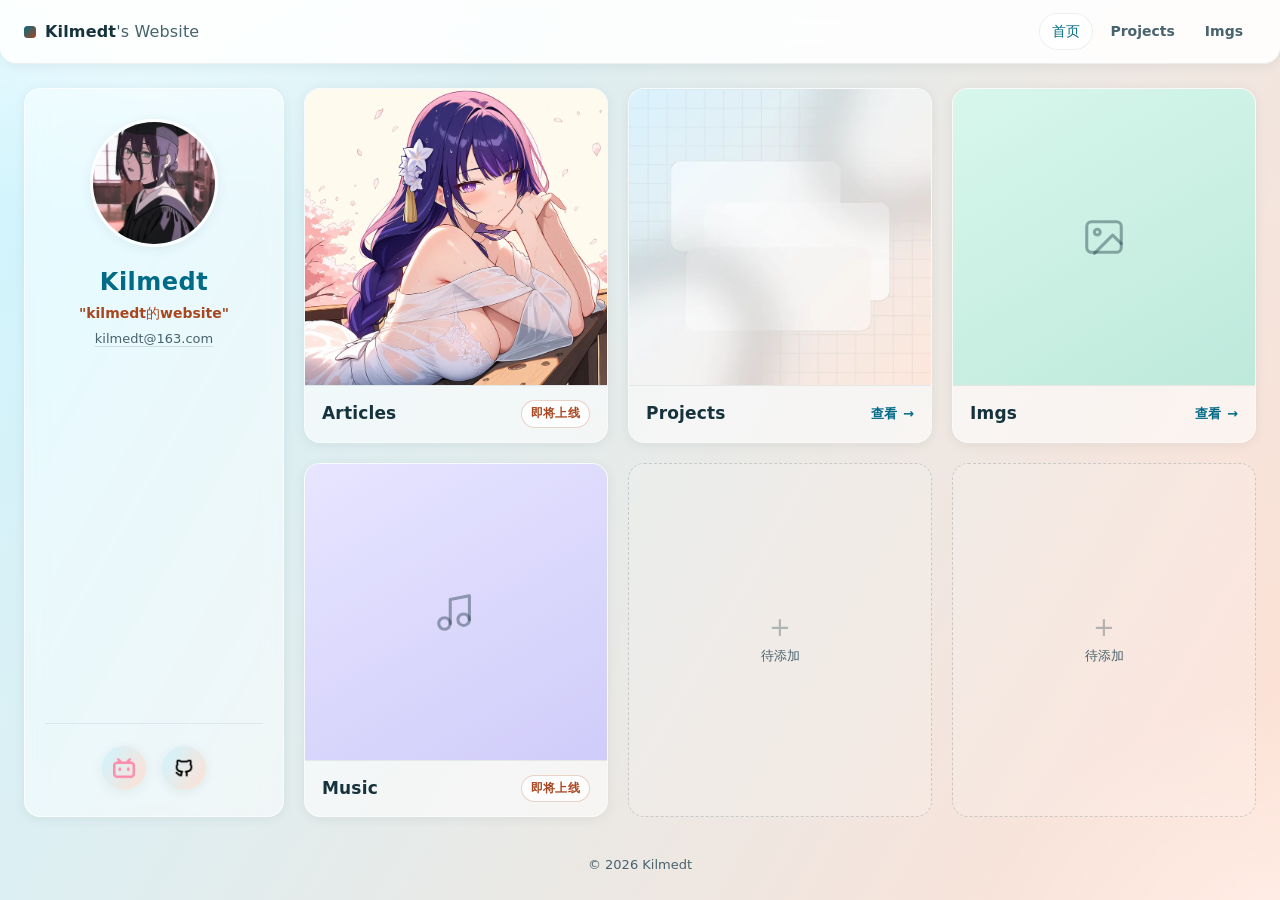
==== commit ad5c6507: "新增 Imgs 图片板块 新增 gallery/gallery.html：一个不分类的单一画廊，所有作品按顺序平铺在 同一个网格里。AI 生成的作品在缩略图左上角和放大后的标题栏带 AI 标签， 其余" ====
--- a/index.html
+++ b/index.html
@@ -26,6 +26,7 @@
         <nav class="app-nav" aria-label="主导航">
             <a href="index.html" aria-current="page">首页</a>
             <a href="projects/projects.html">Projects</a>
+            <a href="gallery/gallery.html">Imgs</a>
         </nav>
     </header>
 
@@ -81,7 +82,7 @@
                 </div>
             </a>
 
-            <article class="tile">
+            <a class="tile" href="gallery/gallery.html">
                 <div class="tile__cover tile__cover--mint">
                     <div class="tile__icon" aria-hidden="true">
                         <svg viewBox="0 0 24 24" fill="none" stroke="currentColor" stroke-width="1.6"
@@ -94,9 +95,9 @@
                 </div>
                 <div class="tile__body">
                     <h2 class="tile__title">Imgs</h2>
-                    <span class="chip">即将上线</span>
+                    <span class="tile__meta">查看<span class="tile__arrow" aria-hidden="true">→</span></span>
                 </div>
-            </article>
+            </a>
 
             <article class="tile">
                 <div class="tile__cover tile__cover--lilac">
--- a/css/styles.css
+++ b/css/styles.css
@@ -390,14 +390,6 @@
 }
 
 /* Cover variants for tiles that have no artwork yet. */
-.tile__cover--blue {
-    background: linear-gradient(150deg, #d3f0ff, #bbe3f6);
-}
-
-.tile__cover--peach {
-    background: linear-gradient(150deg, #ffe7d9, #ffd0b8);
-}
-
 .tile__cover--mint {
     background: linear-gradient(150deg, #d8f7ec, #bde9db);
 }
@@ -547,7 +539,7 @@
     font-weight: 650;
     /* White on #006b87 = 6.1:1 */
     color: #ffffff;
-    background: linear-gradient(120deg, var(--c-accent), #0a8fb0);
+    background: linear-gradient(120deg, #00546b, var(--c-accent));
     box-shadow: var(--sh-1);
     text-decoration: none;
     transition: transform var(--dur) var(--ease), box-shadow var(--dur) var(--ease);
@@ -565,7 +557,234 @@
     color: var(--c-ink-soft);
 }
 
-/* 8. Responsive ============================================================ */
+/* 8. Gallery ("Imgs" section) ============================================= */
+
+/* Close-anchor target for the lightbox; clears the sticky header. */
+.gallery {
+    scroll-margin-top: calc(var(--header-h) + 1.6rem);
+}
+
+.gallery__grid {
+    display: grid;
+    gap: 1.6rem;
+    margin-top: 1.8rem;
+    /* 3 columns on desktop, 2 on tablet, 1 on phones — no breakpoints needed.
+       min() lets the track shrink below 26rem on very narrow screens instead
+       of forcing a 260px floor that would overflow the panel. */
+    grid-template-columns: repeat(auto-fill, minmax(min(26rem, 100%), 1fr));
+    align-items: start;
+    list-style: none;
+}
+
+.gallery__empty {
+    margin-top: 1.4rem;
+    padding: 2.4rem;
+    border: 0.2rem dashed rgba(22, 51, 61, 0.16);
+    border-radius: var(--r-lg);
+    font-size: 1.3rem;
+    color: var(--c-ink-soft);
+}
+
+.gallery__empty code {
+    padding: 0.2rem 0.5rem;
+    border-radius: 0.5rem;
+    font-size: 1.2rem;
+    background: rgba(22, 51, 61, 0.07);
+    overflow-wrap: anywhere;
+}
+
+.shot__link {
+    display: flex;
+    flex-direction: column;
+    color: inherit;
+    text-decoration: none;
+}
+
+.shot__frame {
+    position: relative;
+    display: block;
+    overflow: hidden;
+    border-radius: var(--r-md);
+    background: rgba(255, 255, 255, 0.45);
+    box-shadow: var(--sh-1);
+    transition: transform var(--dur) var(--ease), box-shadow var(--dur) var(--ease);
+}
+
+.shot__frame img {
+    display: block;
+    width: 100%;
+    height: auto;
+    transition: transform 0.5s var(--ease);
+}
+
+.shot__link:hover .shot__frame,
+.shot__link:focus-visible .shot__frame {
+    transform: translateY(-0.3rem);
+    box-shadow: var(--sh-2);
+}
+
+.shot__link:hover .shot__frame img,
+.shot__link:focus-visible .shot__frame img {
+    transform: scale(1.035);
+}
+
+.shot__meta {
+    display: flex;
+    align-items: center;
+    justify-content: space-between;
+    gap: 1rem;
+    padding: 0.9rem 0.2rem 0;
+}
+
+.shot__name {
+    font-size: 1.3rem;
+    font-weight: 600;
+    color: var(--c-ink);
+    overflow-wrap: anywhere;
+}
+
+.shot__zoom {
+    font-size: 1.2rem;
+    color: var(--c-ink-soft);
+    white-space: nowrap;
+    transition: color var(--dur) var(--ease);
+}
+
+.shot__link:hover .shot__zoom,
+.shot__link:focus-visible .shot__zoom {
+    color: var(--c-accent);
+}
+
+/* "AI" provenance tag. White on #006b87 = 6.1:1. */
+.badge {
+    display: inline-flex;
+    align-items: center;
+    padding: 0.25rem 0.8rem;
+    border-radius: var(--r-pill);
+    font-size: 1.1rem;
+    font-weight: 700;
+    letter-spacing: 0.06em;
+    white-space: nowrap;
+}
+
+.badge--ai {
+    color: #ffffff;
+    /* Both stops keep white text at >= 6:1; #0a8fb0 would only reach 3.8:1. */
+    background: linear-gradient(120deg, #00546b, var(--c-accent));
+    box-shadow: 0 0.2rem 0.8rem rgba(0, 90, 115, 0.32);
+}
+
+.shot__frame .badge {
+    position: absolute;
+    top: 0.9rem;
+    left: 0.9rem;
+    z-index: 1;
+}
+
+/* JS-free lightbox: the thumbnail link targets the overlay and :target shows
+   it. Clicking the scrim or the close link returns to the group anchor. */
+.lightbox {
+    display: none;
+}
+
+.lightbox:target {
+    display: grid;
+    place-items: center;
+    position: fixed;
+    inset: 0;
+    z-index: 100;
+    padding: var(--gutter);
+}
+
+.lightbox__scrim {
+    position: absolute;
+    inset: 0;
+    background: rgba(14, 38, 46, 0.72);
+    -webkit-backdrop-filter: blur(6px);
+    backdrop-filter: blur(6px);
+}
+
+.lightbox__figure {
+    position: relative;
+    z-index: 1;
+    display: flex;
+    flex-direction: column;
+    max-width: 100%;
+    max-height: 100%;
+    overflow: hidden;
+    background: rgba(255, 255, 255, 0.95);
+    border-radius: var(--r-lg);
+    box-shadow: 0 2rem 5rem rgba(14, 38, 46, 0.4);
+}
+
+.lightbox__figure img {
+    display: block;
+    width: 100%;
+    height: auto;
+    max-height: calc(100vh - 14rem);
+    max-height: calc(100dvh - 14rem);
+    object-fit: contain;
+    background: #0e262e;
+}
+
+.lightbox__caption {
+    display: flex;
+    align-items: center;
+    gap: 1.2rem;
+    padding: 1.2rem 1.4rem;
+}
+
+.lightbox__name {
+    margin-right: auto;
+    font-size: 1.4rem;
+    font-weight: 650;
+    color: var(--c-ink);
+    overflow-wrap: anywhere;
+}
+
+.lightbox__action {
+    font-size: 1.3rem;
+    font-weight: 600;
+    color: var(--c-accent);
+    text-decoration: none;
+    white-space: nowrap;
+}
+
+.lightbox__action:hover {
+    text-decoration: underline;
+}
+
+.lightbox__close {
+    display: grid;
+    place-items: center;
+    width: 3.2rem;
+    height: 3.2rem;
+    border-radius: var(--r-pill);
+    font-size: 2rem;
+    line-height: 1;
+    color: var(--c-ink-soft);
+    text-decoration: none;
+    background: rgba(22, 51, 61, 0.07);
+    transition: background-color var(--dur) var(--ease), color var(--dur) var(--ease);
+}
+
+.lightbox__close:hover {
+    color: #ffffff;
+    background: var(--c-accent);
+}
+
+/* 9. Responsive ============================================================ */
+
+/* Long pages (the gallery) keep the profile card in view instead of
+   stretching it down the full height of the content. */
+@media (min-width: 881px) {
+    .page-gallery .profile {
+        align-self: start;
+        position: sticky;
+        top: calc(var(--header-h) + var(--gutter));
+        max-height: calc(100dvh - var(--header-h) - var(--gutter) * 2);
+    }
+}
 
 @media (max-width: 1180px) {
     :root {
@@ -673,9 +892,27 @@
     .panel__title {
         font-size: 2.2rem;
     }
-}
-
-/* 9. Motion, contrast & print fallbacks ==================================== */
+
+    .lightbox:target {
+        padding: 1.2rem;
+    }
+
+    .lightbox__caption {
+        flex-wrap: wrap;
+        gap: 0.8rem;
+        padding: 1rem 1.2rem;
+    }
+
+    .lightbox__name {
+        font-size: 1.3rem;
+    }
+
+    .lightbox__figure img {
+        max-height: calc(100dvh - 16rem);
+    }
+}
+
+/* 10. Motion, contrast & print fallbacks =================================== */
 
 @media (prefers-reduced-motion: reduce) {
     *,
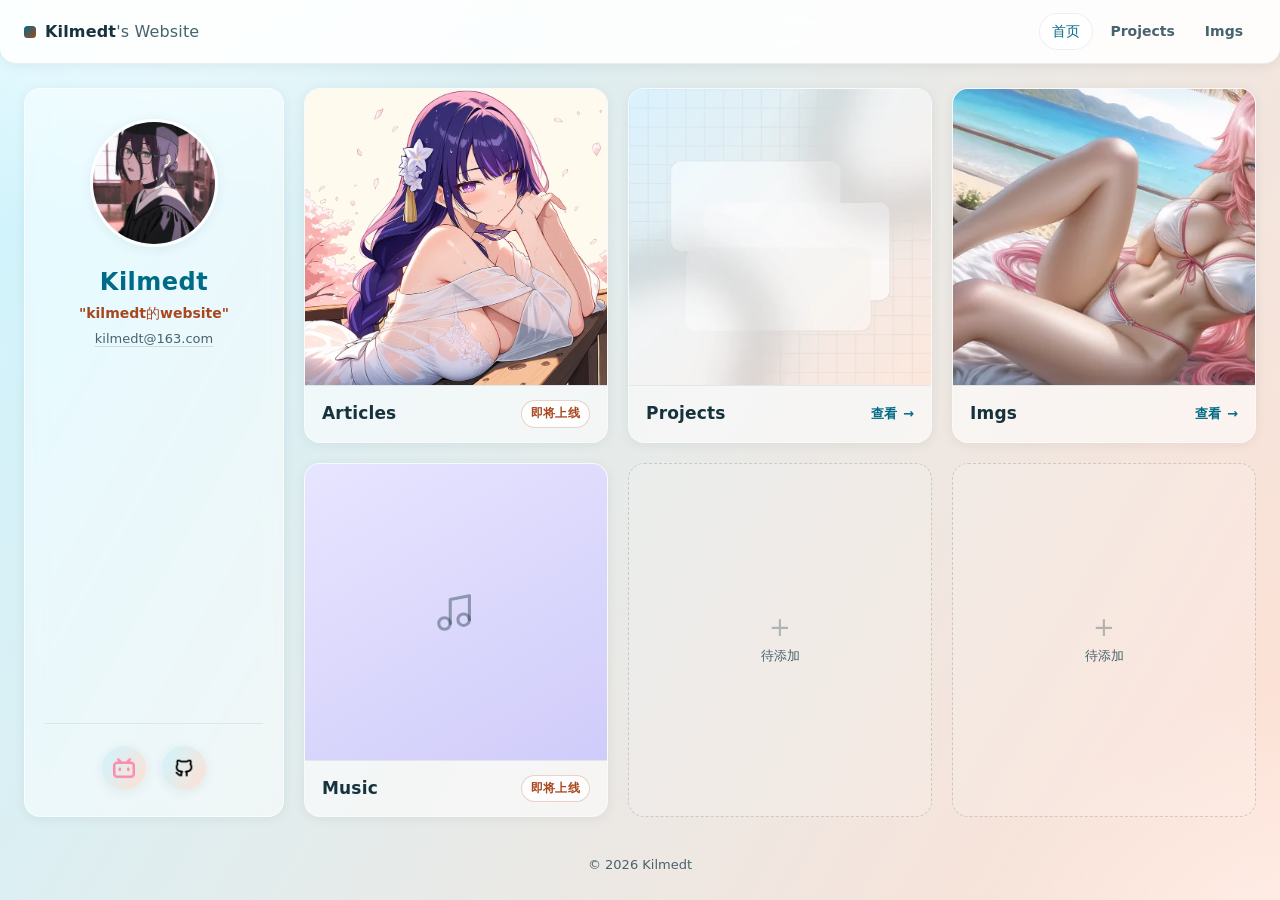
==== commit 5cf89800: "Imgs 封面自动跟随最新作品 首页 Imgs 卡片原先用渐变加图标占位，现改为显示画廊里最新的一张图。  生成器按源文件的修改时间挑选最新的一张，把它的缩略图发布成固定文件名 img/gallery" ====
--- a/index.html
+++ b/index.html
@@ -83,15 +83,12 @@
             </a>
 
             <a class="tile" href="gallery/gallery.html">
-                <div class="tile__cover tile__cover--mint">
-                    <div class="tile__icon" aria-hidden="true">
-                        <svg viewBox="0 0 24 24" fill="none" stroke="currentColor" stroke-width="1.6"
-                            stroke-linecap="round" stroke-linejoin="round">
-                            <rect x="3" y="4" width="18" height="16" rx="2.5" />
-                            <circle cx="8.5" cy="9.5" r="1.5" />
-                            <path d="m21 15.5-4.5-4.5L7 20.5" />
-                        </svg>
-                    </div>
+                <!-- 封面由 tools/build_gallery.py 维护，始终指向画廊里最新的一张 -->
+                <div class="tile__cover">
+                    <picture>
+                        <source srcset="img/gallery/cover-thumb.webp" type="image/webp">
+                        <img src="img/gallery/cover-thumb.jpg" alt="" loading="lazy" decoding="async">
+                    </picture>
                 </div>
                 <div class="tile__body">
                     <h2 class="tile__title">Imgs</h2>
--- a/css/styles.css
+++ b/css/styles.css
@@ -389,11 +389,7 @@
     transform: scale(1.06);
 }
 
-/* Cover variants for tiles that have no artwork yet. */
-.tile__cover--mint {
-    background: linear-gradient(150deg, #d8f7ec, #bde9db);
-}
-
+/* Cover variant for tiles that have no artwork yet. */
 .tile__cover--lilac {
     background: linear-gradient(150deg, #e7e5ff, #d0ccfa);
 }
